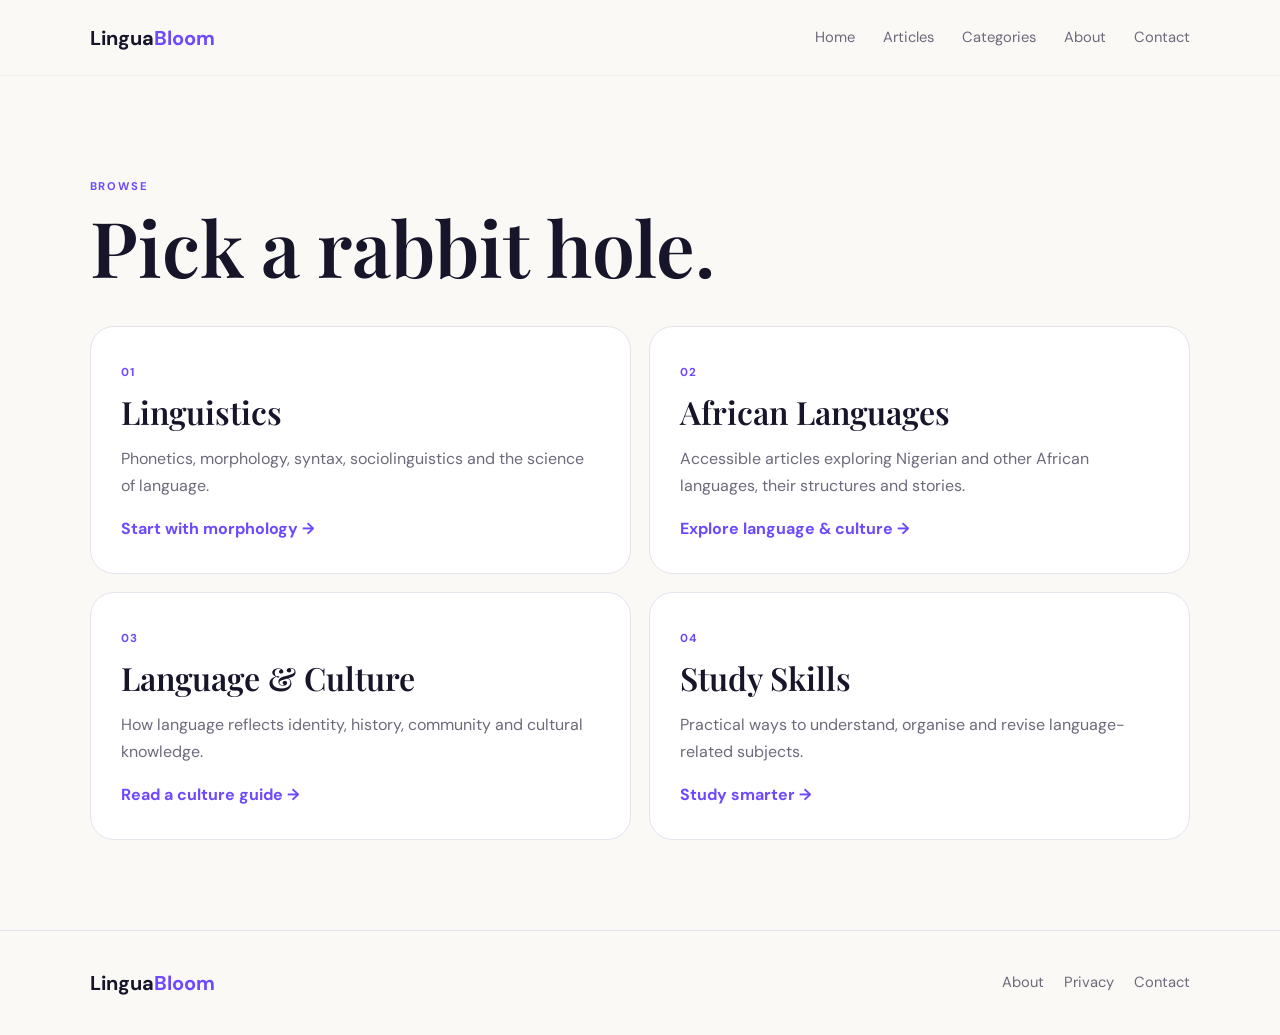
==== categories.html @ af58edd4 "Add files via upload" ====
<!doctype html><html lang="en"><head><meta charset="utf-8"><meta name="viewport" content="width=device-width,initial-scale=1"><title>Categories | LinguaBloom</title><meta name="description" content="Browse LinguaBloom by linguistics, African languages, culture, language learning and study."><link rel="stylesheet" href="style.css"></head><body>
<header><a class="logo" href="index.html">Lingua<span>Bloom</span></a><button class="hamb">☰</button><nav><a href="index.html">Home</a><a href="articles.html">Articles</a><a href="categories.html">Categories</a><a href="about.html">About</a><a href="contact.html">Contact</a></nav></header>
<main class="section"><p class="eyebrow">BROWSE</p><h1 class="page-title">Pick a rabbit hole.</h1><div class="category-grid">
<div><span>01</span><h2>Linguistics</h2><p>Phonetics, morphology, syntax, sociolinguistics and the science of language.</p><a href="articles/morphology.html">Start with morphology →</a></div>
<div><span>02</span><h2>African Languages</h2><p>Accessible articles exploring Nigerian and other African languages, their structures and stories.</p><a href="articles/words-and-culture.html">Explore language & culture →</a></div>
<div><span>03</span><h2>Language & Culture</h2><p>How language reflects identity, history, community and cultural knowledge.</p><a href="articles/words-and-culture.html">Read a culture guide →</a></div>
<div><span>04</span><h2>Study Skills</h2><p>Practical ways to understand, organise and revise language-related subjects.</p><a href="articles/study-linguistics.html">Study smarter →</a></div>
</div></main><footer><a class="logo" href="index.html">Lingua<span>Bloom</span></a><div><a href="about.html">About</a><a href="privacy.html">Privacy</a><a href="contact.html">Contact</a></div></footer><script src="script.js"></script></body></html>
---- style.css ----
@import url('https://fonts.googleapis.com/css2?family=DM+Sans:wght@400;500;600;700&family=Playfair+Display:ital,wght@0,600;0,700;1,600&display=swap');
:root{--ink:#17152a;--muted:#6d6a7b;--purple:#6d4aff;--lav:#eeeaff;--cream:#faf9f6;--white:#fff;--line:#e6e3ec}
*{box-sizing:border-box}html{scroll-behavior:smooth}body{margin:0;background:var(--cream);color:var(--ink);font:16px/1.7 "DM Sans",sans-serif}header{height:76px;padding:0 7%;display:flex;align-items:center;justify-content:space-between;position:sticky;top:0;z-index:9;background:rgba(250,249,246,.93);backdrop-filter:blur(15px);border-bottom:1px solid #eee}.logo{font-weight:700;font-size:1.25rem;text-decoration:none;color:var(--ink)}.logo span{color:var(--purple)}nav{display:flex;gap:28px}nav a,footer a{color:var(--muted);text-decoration:none;font-size:.92rem}nav a:hover,footer a:hover{color:var(--purple)}.hamb{display:none;border:0;background:none;font-size:1.5rem}.hero{min-height:610px;padding:80px 7%;display:grid;grid-template-columns:1.15fr .85fr;align-items:center;gap:40px}.eyebrow,.tag{letter-spacing:.16em;font-size:.7rem;font-weight:700;color:var(--purple)}h1,h2,h3{line-height:1.12}h1{font:600 clamp(3.3rem,7vw,6.5rem)/1.02 "Playfair Display",serif;margin:10px 0 20px}h1 em{color:var(--purple)}h2{font:600 clamp(2.1rem,4vw,3.5rem)/1.1 "Playfair Display",serif}.lead,.intro{color:var(--muted);font-size:1.08rem;max-width:700px}.actions{display:flex;gap:12px;margin-top:28px}.btn{display:inline-block;border:0;border-radius:999px;padding:12px 20px;font-weight:700;text-decoration:none;cursor:pointer;font:inherit}.primary{background:var(--purple);color:white}.ghost{background:white;color:var(--ink);border:1px solid var(--line)}.light{background:white;color:var(--purple)}.orb{width:380px;height:380px;max-width:80vw;border-radius:50%;background:var(--lav);display:grid;place-items:center;margin:auto;position:relative;box-shadow:0 30px 80px rgba(75,52,160,.12)}.orb b{font:5rem "Playfair Display",serif;color:var(--purple)}.pill{position:absolute;background:white;border-radius:30px;padding:8px 15px;box-shadow:0 10px 30px #00000012;font-weight:600}.p1{top:9%;left:-6%}.p2{bottom:15%;right:-7%}.p3{top:44%;right:-15%}.band{padding:14px 7%;background:var(--ink);color:white}.band b{color:#c9c0ff;margin-right:12px}.section{padding:90px 7%}.soft{background:#f0eef7}.section-title{display:flex;justify-content:space-between;align-items:end;margin-bottom:35px}.section-title>a{color:var(--purple);font-weight:700;text-decoration:none}.cards{display:grid;grid-template-columns:repeat(3,1fr);gap:20px}.card{background:white;border:1px solid var(--line);border-radius:24px;padding:30px;min-height:290px}.card.feature{background:var(--purple);color:white}.card h3{font-size:1.5rem}.card p{color:var(--muted)}.feature p{color:#e8e3ff}.card a{color:var(--purple);font-weight:700;text-decoration:none}.feature a{color:#eee9ff}.features{display:grid;grid-template-columns:repeat(3,1fr);gap:25px}.features>div{padding:28px;background:white;border-radius:20px}.features strong{color:var(--purple)}.features h3{font-size:1.25rem}.features p{color:var(--muted)}.culture{padding:90px 7%;background:var(--purple);color:white;display:grid;grid-template-columns:1fr 1fr;gap:60px;align-items:center}.culture h2{max-width:700px}.culture p:not(.eyebrow){color:#e9e4ff;max-width:600px}.culture .eyebrow{color:#d9d1ff}.culture-card{height:300px;border:1px solid #ffffff55;border-radius:28px;display:grid;place-content:center;text-align:center;transform:rotate(2deg)}.culture-card b{font:3.4rem "Playfair Display",serif}.culture-card small{letter-spacing:.15em}.newsletter{padding:80px 7%;display:flex;justify-content:space-between;gap:40px;align-items:center}.newsletter h2{margin:8px 0}.newsletter form{display:flex;gap:8px;max-width:480px;width:100%;flex-wrap:wrap}.newsletter input,.contact input,.contact textarea{border:1px solid var(--line);border-radius:16px;padding:13px 16px;background:white;font:inherit;width:100%}.newsletter input{border-radius:999px;flex:1;min-width:200px}.newsletter small{width:100%;color:var(--purple)}footer{padding:35px 7%;border-top:1px solid var(--line);display:flex;justify-content:space-between;align-items:center;gap:20px;flex-wrap:wrap}footer div{display:flex;gap:20px}.page-title{font-size:clamp(3rem,6vw,5rem);max-width:900px}.article,.prose{max-width:850px;margin:auto}.article{padding-top:90px}.article-lead{font-size:1.3rem;color:var(--muted);border-left:4px solid var(--purple);padding-left:22px;margin:25px 0 55px}.article h2,.prose h2{font-size:2rem;margin-top:45px}.article p,.prose p{font-size:1.05rem;color:#454252}.next{margin-top:60px;padding-top:25px;border-top:1px solid var(--line)}.next a{color:var(--purple);font-weight:700}.article-list{display:grid;gap:12px;margin-top:45px}.article-row{background:white;border:1px solid var(--line);border-radius:20px;padding:25px 28px;display:grid;grid-template-columns:130px 1fr 30px;gap:20px;align-items:center;text-decoration:none;color:var(--ink)}.article-row span,.category-grid span{color:var(--purple);font-weight:700;font-size:.72rem;letter-spacing:.12em}.article-row h2{font:600 1.55rem/1.2 "DM Sans",sans-serif;margin:0 0 8px}.article-row p{color:var(--muted);margin:0}.article-row b{color:var(--purple)}.category-grid{display:grid;grid-template-columns:1fr 1fr;gap:18px;margin-top:40px}.category-grid>div{background:white;border:1px solid var(--line);border-radius:24px;padding:30px}.category-grid h2{font-size:2rem;margin:10px 0}.category-grid p{color:var(--muted)}.category-grid a{color:var(--purple);font-weight:700;text-decoration:none}.contact{max-width:850px}.contact form{max-width:650px;display:grid;gap:18px;margin-top:35px}.contact label{font-weight:700}.contact input,.contact textarea{display:block;margin-top:7px}.contact textarea{resize:vertical}.contact small{color:var(--purple)}
@media(max-width:800px){nav{display:none}.hamb{display:block}.hero{grid-template-columns:1fr;padding-top:55px}.orb{width:290px;height:290px}.orb b{font-size:4rem}.cards,.features,.culture,.category-grid{grid-template-columns:1fr}.section-title,.newsletter{display:block}.newsletter form{margin-top:25px}.article-row{grid-template-columns:1fr}.article-row>b{display:none}.section,.culture{padding:65px 6%}header{padding:0 6%}}
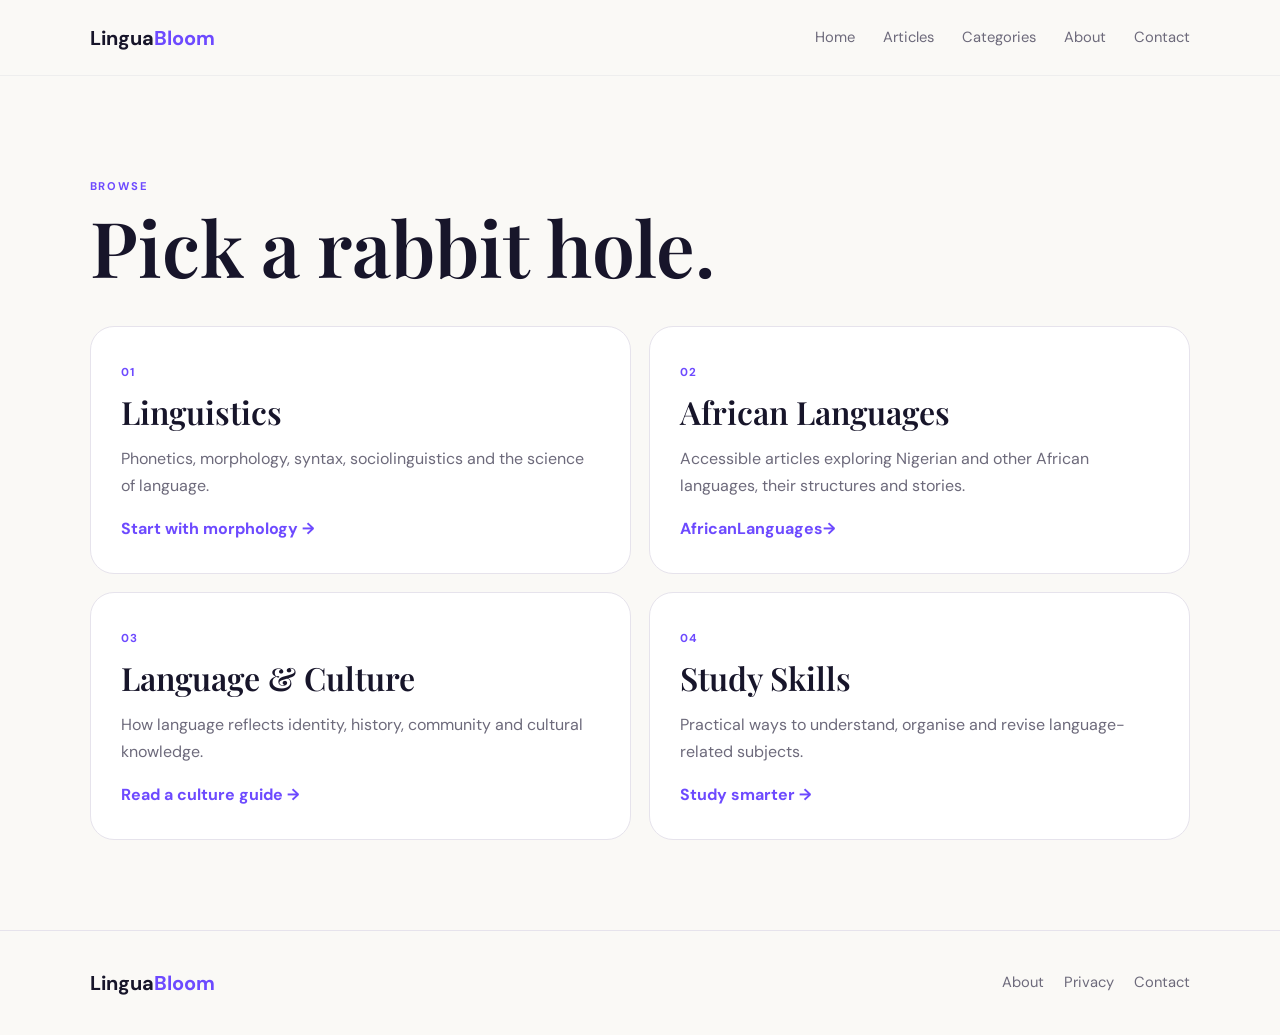
==== commit 3ff16b9b: "Update categories.html" ====
--- a/categories.html
+++ b/categories.html
@@ -1,8 +1,8 @@
 <!doctype html><html lang="en"><head><meta charset="utf-8"><meta name="viewport" content="width=device-width,initial-scale=1"><title>Categories | LinguaBloom</title><meta name="description" content="Browse LinguaBloom by linguistics, African languages, culture, language learning and study."><link rel="stylesheet" href="style.css"></head><body>
 <header><a class="logo" href="index.html">Lingua<span>Bloom</span></a><button class="hamb">☰</button><nav><a href="index.html">Home</a><a href="articles.html">Articles</a><a href="categories.html">Categories</a><a href="about.html">About</a><a href="contact.html">Contact</a></nav></header>
 <main class="section"><p class="eyebrow">BROWSE</p><h1 class="page-title">Pick a rabbit hole.</h1><div class="category-grid">
-<div><span>01</span><h2>Linguistics</h2><p>Phonetics, morphology, syntax, sociolinguistics and the science of language.</p><a href="articles/morphology.html">Start with morphology →</a></div>
-<div><span>02</span><h2>African Languages</h2><p>Accessible articles exploring Nigerian and other African languages, their structures and stories.</p><a href="articles/words-and-culture.html">Explore language & culture →</a></div>
-<div><span>03</span><h2>Language & Culture</h2><p>How language reflects identity, history, community and cultural knowledge.</p><a href="articles/words-and-culture.html">Read a culture guide →</a></div>
-<div><span>04</span><h2>Study Skills</h2><p>Practical ways to understand, organise and revise language-related subjects.</p><a href="articles/study-linguistics.html">Study smarter →</a></div>
-</div></main><footer><a class="logo" href="index.html">Lingua<span>Bloom</span></a><div><a href="about.html">About</a><a href="privacy.html">Privacy</a><a href="contact.html">Contact</a></div></footer><script src="script.js"></script></body></html>+<div><span>01</span><h2>Linguistics</h2><p>Phonetics, morphology, syntax, sociolinguistics and the science of language.</p><a href="morphology.html">Start with morphology →</a></div>
+<div><span>02</span><h2>African Languages</h2><p>Accessible articles exploring Nigerian and other African languages, their structures and stories.</p><a href="african-languages.html">AfricanLanguages→</a></div>
+<div><span>03</span><h2>Language & Culture</h2><p>How language reflects identity, history, community and cultural knowledge.</p><a href="words-and-culture.html">Read a culture guide →</a></div>
+<div><span>04</span><h2>Study Skills</h2><p>Practical ways to understand, organise and revise language-related subjects.</p><a href="study-linguistics.html">Study smarter →</a></div>
+</div></main><footer><a class="logo" href="index.html">Lingua<span>Bloom</span></a><div><a href="about.html">About</a><a href="privacy.html">Privacy</a><a href="contact.html">Contact</a></div></footer><script src="script.js"></script></body></html>
